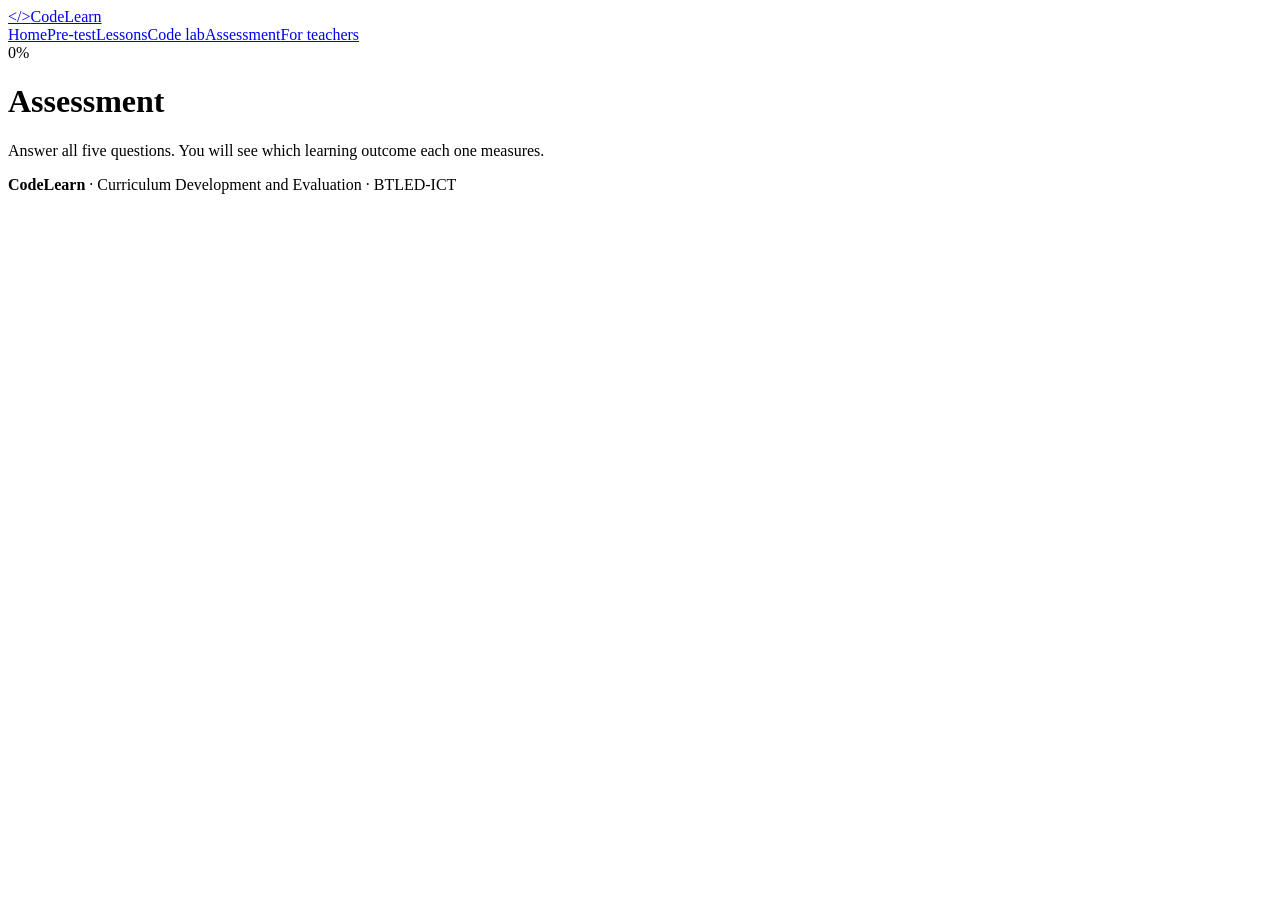
==== assessment.html @ 90646b26 "Add files via upload" ====
<!DOCTYPE html>
<html lang="en"><head><meta charset="UTF-8"><meta name="viewport" content="width=device-width, initial-scale=1">
<meta name="description" content="CodeLearn: a hands-on HTML mini-curriculum for BTLED-ICT learners.">
<title>Assessment | CodeLearn</title><link rel="stylesheet" href="css/style.css"></head>
<body><div class="blobs" aria-hidden="true"><i></i><i></i></div>
<header class="bar"><a class="brand" href="index.html"><span class="mark">&lt;/&gt;</span>CodeLearn</a>
<nav aria-label="Main"><a href="index.html">Home</a><a href="pretest.html">Pre-test</a><a href="lessons.html">Lessons</a><a href="lab.html">Code lab</a><a href="assessment.html" aria-current="page">Assessment</a><a href="teacher.html">For teachers</a></nav>
<div class="meter" title="Your progress"><span id="pText">0%</span><i><b id="pBar"></b></i></div></header>
<main><div class="pagehead"><h1>Assessment</h1><p>Answer all five questions. You will see which learning outcome each one measures.</p></div><section id="check" class="sec">
  <form id="quiz" class="card" novalidate></form>
  <div id="result" class="result" role="status" tabindex="-1"></div>
<div id="compare" class="result" style="margin-top:1rem"></div>
</section></main><footer><b>CodeLearn</b> · Curriculum Development and Evaluation · BTLED-ICT</footer>
<script src="js/script.js"></script></body></html>
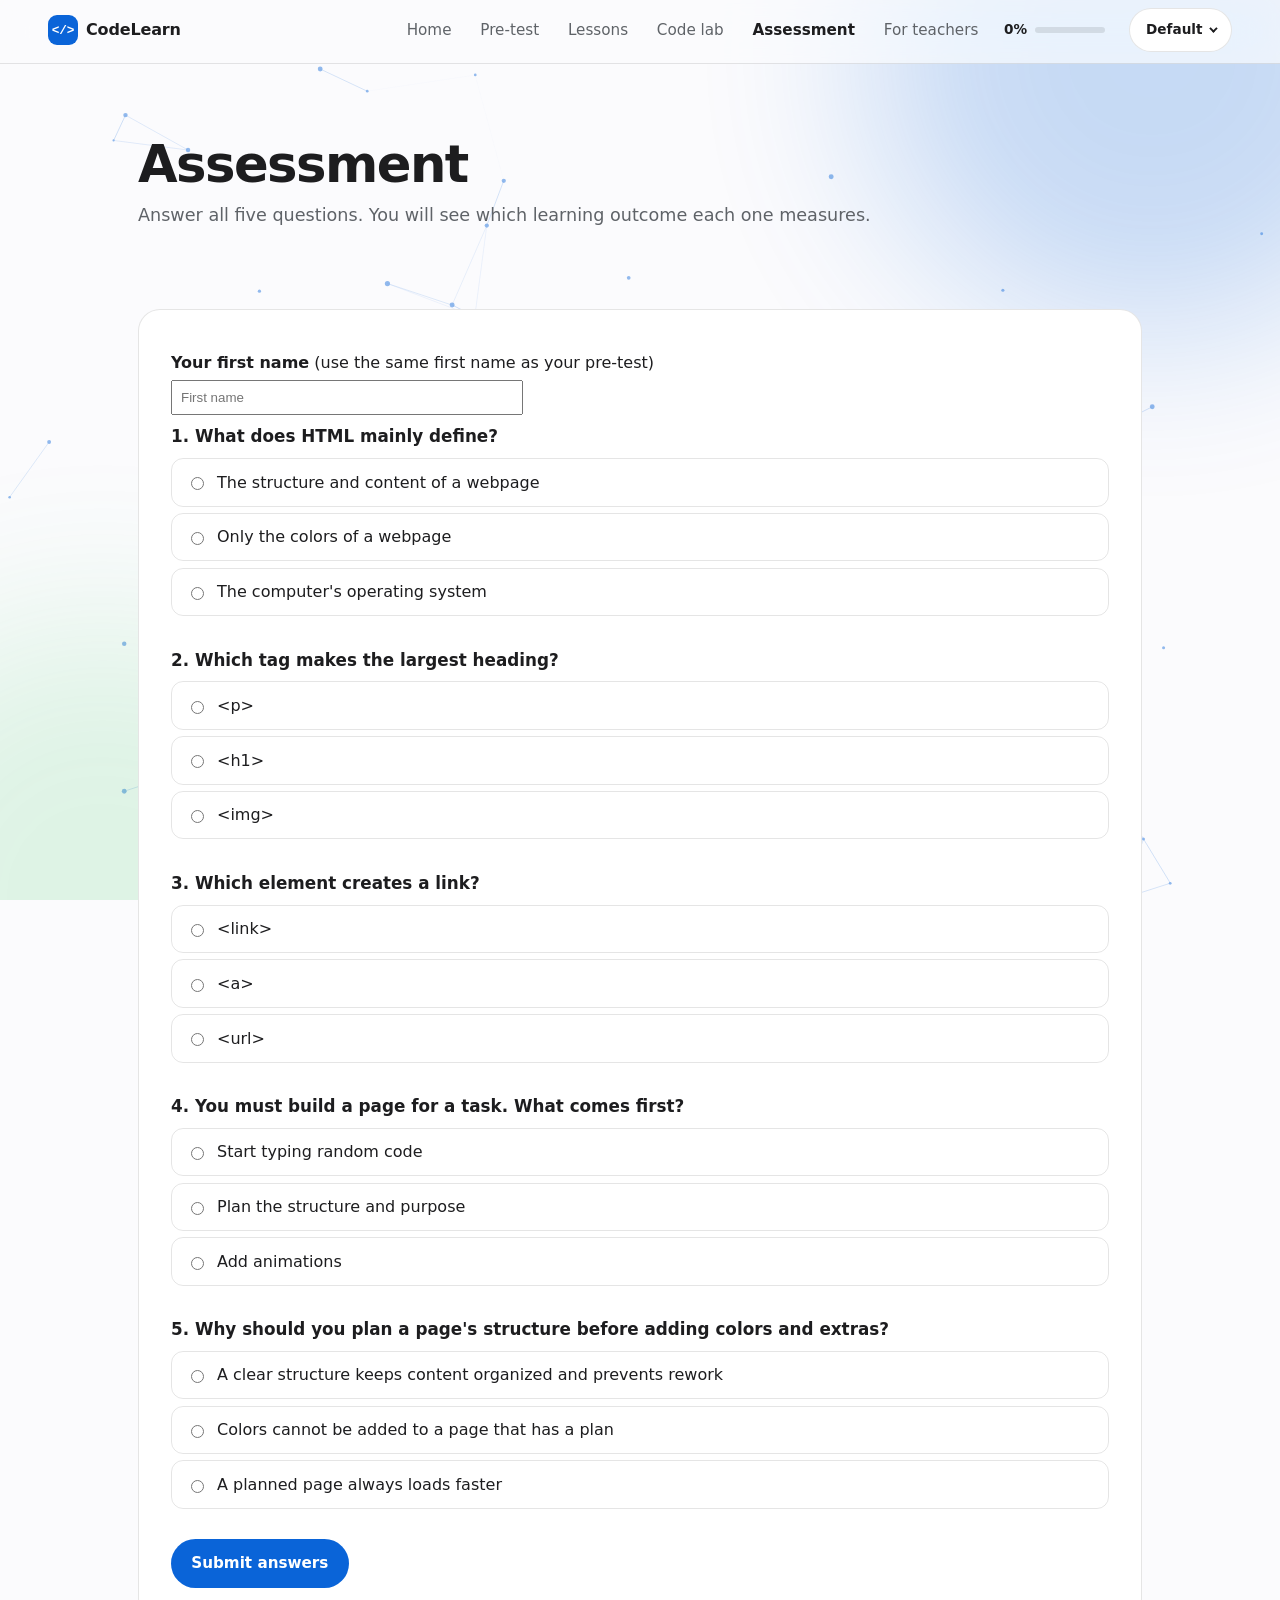
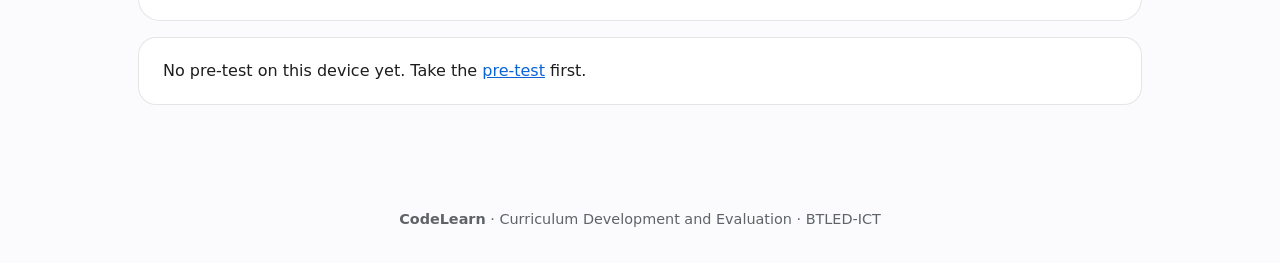
==== commit 07dbd8d7: "Add files via upload" ====
--- a/assessment.html
+++ b/assessment.html
@@ -1,7 +1,7 @@
 <!DOCTYPE html>
-<html lang="en"><head><meta charset="UTF-8"><meta name="viewport" content="width=device-width, initial-scale=1">
+<html lang="en"><head><meta charset="UTF-8"><meta name="viewport" content="width=device-width, initial-scale=1, viewport-fit=cover">
 <meta name="description" content="CodeLearn: a hands-on HTML mini-curriculum for BTLED-ICT learners.">
-<title>Assessment | CodeLearn</title><link rel="stylesheet" href="css/style.css"></head>
+<meta name="theme-color" content="#0a64d8"><title>Assessment | CodeLearn</title><link rel="stylesheet" href="css/style.css"><link rel="stylesheet" href="css/fx.css"><script src="js/fx.js"></script></head>
 <body><div class="blobs" aria-hidden="true"><i></i><i></i></div>
 <header class="bar"><a class="brand" href="index.html"><span class="mark">&lt;/&gt;</span>CodeLearn</a>
 <nav aria-label="Main"><a href="index.html">Home</a><a href="pretest.html">Pre-test</a><a href="lessons.html">Lessons</a><a href="lab.html">Code lab</a><a href="assessment.html" aria-current="page">Assessment</a><a href="teacher.html">For teachers</a></nav>
--- a/css/style.css
+++ b/css/style.css
@@ -0,0 +1,318 @@
+:root{
+  --bg:#fbfbfd;--tint:#f2f3f7;--card:#fff;--ink:#1d1d1f;--mute:#5f6368;--line:rgba(0,0,0,.1);
+  --acc:#0a64d8;--accInk:#fff;--ok:#1a7f4b;--bad:#c0392b;--glass:rgba(251,251,253,.72);
+  --ease:cubic-bezier(.2,.9,.3,1);
+}
+@media (prefers-color-scheme:dark){:root{
+  --bg:#111214;--tint:#18191c;--card:#1e1f23;--ink:#f2f2f4;--mute:#a1a4ab;--line:rgba(255,255,255,.12);
+  --acc:#4c9aff;--accInk:#08121f;--ok:#4cc38a;--bad:#ff8a7a;--glass:rgba(17,18,20,.7);}}
+*{box-sizing:border-box}
+html{scroll-behavior:smooth;scroll-padding-top:72px}
+body{margin:0;background:var(--bg);color:var(--ink);font:100%/1.6 system-ui,-apple-system,"Segoe UI",sans-serif;-webkit-font-smoothing:antialiased}
+h1,h2,h3{line-height:1.1;margin:0}
+h1{font-size:clamp(2.2rem,6vw,4rem);letter-spacing:-.03em;font-weight:700;max-width:16ch}
+h2{font-size:clamp(1.6rem,3.4vw,2.2rem);letter-spacing:-.02em;margin-bottom:.5rem}
+h3{font-size:1.4rem;letter-spacing:-.01em;margin-bottom:.75rem}
+p{margin:.5rem 0;max-width:68ch}
+a{color:var(--acc)}
+:focus-visible{outline:3px solid var(--acc);outline-offset:2px;border-radius:6px}
+.bar{position:sticky;top:0;z-index:10;display:flex;align-items:center;gap:1.25rem;padding:.7rem clamp(1rem,4vw,3rem);
+  background:var(--glass);backdrop-filter:blur(20px) saturate(180%);-webkit-backdrop-filter:blur(20px) saturate(180%);border-bottom:1px solid var(--line)}
+.brand{display:flex;gap:.5rem;align-items:center;font-weight:700;color:var(--ink);text-decoration:none;letter-spacing:-.01em}
+.mark{display:grid;place-items:center;width:30px;height:30px;border-radius:9px;background:var(--acc);color:var(--accInk);font:700 .8rem ui-monospace,monospace}
+.bar nav{display:flex;gap:1.1rem;margin-left:auto}
+.bar nav a{color:var(--mute);text-decoration:none;font-size:.95rem;font-weight:500}
+.bar nav a:hover{color:var(--ink)}
+.meter{display:flex;align-items:center;gap:.5rem;font-size:.85rem;font-weight:600;font-variant-numeric:tabular-nums}
+.meter i{width:70px;height:6px;border-radius:9px;background:var(--line);overflow:hidden}
+.meter b{display:block;height:100%;width:0;background:var(--acc);border-radius:9px;transition:width .5s var(--ease)}
+.hero{padding:clamp(3rem,9vw,7rem) clamp(1rem,4vw,3rem) clamp(2.5rem,6vw,4.5rem);max-width:1100px;margin:auto}
+.hero>p{font-size:1.2rem;color:var(--mute);margin:1.2rem 0 1.6rem}
+.row{display:flex;gap:.75rem;flex-wrap:wrap;margin-top:1rem}
+.btn{font:inherit;font-weight:600;font-size:.95rem;padding:.7rem 1.2rem;min-height:44px;border-radius:999px;border:1px solid var(--line);background:var(--card);color:var(--ink);cursor:pointer;text-decoration:none;display:inline-flex;align-items:center;
+  transition:transform .12s var(--ease),background .2s,opacity .2s}
+.btn:active{transform:scale(.96);transition-duration:.06s}
+.btn.primary{background:var(--acc);color:var(--accInk);border-color:transparent}
+.btn:disabled{opacity:.45;cursor:not-allowed}
+.link{background:none;border:0;color:var(--acc);font:inherit;font-weight:600;cursor:pointer;padding:.3rem}
+.sec{padding:clamp(2.5rem,6vw,4.5rem) clamp(1rem,4vw,3rem);max-width:1100px;margin:auto}
+.tint{max-width:none;background:var(--tint)}
+.tint>*{max-width:1100px;margin-left:auto;margin-right:auto}
+.lead{color:var(--mute);margin-bottom:1.5rem}
+.card{background:var(--card);border:1px solid var(--line);border-radius:22px;padding:clamp(1.2rem,3vw,2rem)}
+.lessons{display:grid;grid-template-columns:230px 1fr;gap:1.25rem;margin-top:1.5rem}
+.tabs{display:flex;flex-direction:column;gap:.35rem}
+.tab{font:inherit;text-align:left;padding:.75rem 1rem;min-height:44px;border-radius:14px;border:0;background:transparent;color:var(--mute);font-weight:500;cursor:pointer;display:flex;justify-content:space-between;gap:.5rem;transition:background .2s,transform .12s var(--ease)}
+.tab:active{transform:scale(.98)}
+.tab[aria-selected=true]{background:var(--card);color:var(--ink);font-weight:600;box-shadow:0 0 0 1px var(--line)}
+.tab .tick{color:var(--ok);font-weight:700}
+.eg,pre.eg{background:var(--tint);border-radius:14px;padding:1rem;font:.9rem/1.6 ui-monospace,SFMono-Regular,Menlo,monospace;white-space:pre-wrap;margin:1rem 0;overflow-x:auto}
+code{font:.9em ui-monospace,Menlo,monospace;background:var(--tint);padding:.1em .35em;border-radius:6px}
+.quick{margin-top:1.25rem;padding-top:1.25rem;border-top:1px solid var(--line)}
+.quick p{font-weight:600}
+.opts{display:flex;gap:.5rem;flex-wrap:wrap;margin-top:.5rem}
+.opt{font:inherit;padding:.6rem 1rem;min-height:44px;border-radius:12px;border:1px solid var(--line);background:var(--card);color:var(--ink);cursor:pointer;transition:transform .12s var(--ease),background .2s}
+.opt:active{transform:scale(.97)}
+.opt.right{background:color-mix(in srgb,var(--ok) 18%,var(--card));border-color:var(--ok)}
+.opt.wrong{background:color-mix(in srgb,var(--bad) 15%,var(--card));border-color:var(--bad)}
+.foot{display:flex;justify-content:space-between;align-items:center;gap:.5rem;margin-top:1.5rem;color:var(--mute);font-size:.9rem}
+.missions{display:flex;gap:.5rem;flex-wrap:wrap;margin-bottom:1rem}
+.chip{font:inherit;font-weight:600;font-size:.9rem;padding:.55rem 1rem;min-height:44px;border-radius:999px;border:1px solid var(--line);background:var(--card);color:var(--ink);cursor:pointer;transition:transform .12s var(--ease)}
+.chip:active{transform:scale(.96)}
+.chip[aria-pressed=true]{background:var(--ink);color:var(--bg)}
+.chip.done::after{content:"";display:inline-block;width:.32em;height:.62em;margin-left:.55em;border:solid var(--ok);border-width:0 2px 2px 0;transform:rotate(45deg) translateY(-2px)}
+.chip[aria-pressed=true].done::after{color:inherit}
+.lab{display:grid;grid-template-columns:1fr 1fr;gap:1rem}
+.pane{background:var(--card);border:1px solid var(--line);border-radius:18px;overflow:hidden;display:flex;flex-direction:column;min-height:340px}
+.paneBar{display:flex;justify-content:space-between;align-items:center;padding:.5rem 1rem;border-bottom:1px solid var(--line);font-size:.85rem;font-weight:600;color:var(--mute)}
+.live{color:var(--ok)}
+textarea#editor{flex:1;border:0;resize:none;padding:1rem;font:.9rem/1.6 ui-monospace,Menlo,monospace;background:var(--card);color:var(--ink);tab-size:2}
+textarea#editor:focus-visible{outline-offset:-3px}
+iframe{flex:1;border:0;background:#fff;width:100%}
+.mbar{display:flex;justify-content:space-between;align-items:center;gap:1rem;margin-top:1rem;flex-wrap:wrap}
+.mbar p{margin:0;font-weight:600}
+.fb{min-height:1.6em;font-weight:500;margin-top:.5rem}
+.fb.ok{color:var(--ok)}.fb.no{color:var(--bad)}
+fieldset{border:0;padding:0;margin:0 0 1.5rem}
+legend{font-weight:600;font-size:1.05rem;margin-bottom:.5rem;padding:0}
+fieldset label{display:flex;gap:.6rem;align-items:center;padding:.65rem .9rem;min-height:44px;border:1px solid var(--line);border-radius:12px;margin-bottom:.4rem;cursor:pointer}
+fieldset label:has(input:checked){border-color:var(--acc);background:color-mix(in srgb,var(--acc) 10%,var(--card))}
+fieldset.missing legend{color:var(--bad)}
+fieldset.right label:has(input:checked){border-color:var(--ok)}
+fieldset.wrong label:has(input:checked){border-color:var(--bad)}
+.why{font-size:.9rem;color:var(--mute);margin:.3rem 0 0}
+.result{display:none;margin-top:1rem;padding:1.25rem 1.5rem;border-radius:18px;background:var(--card);border:1px solid var(--line)}
+.result.show{display:block}
+.result strong{font-size:1.4rem;letter-spacing:-.02em}
+details{background:var(--card);border:1px solid var(--line);border-radius:18px;padding:0 1.5rem;margin-top:.75rem}
+summary{cursor:pointer;font-weight:600;padding:1rem 0;min-height:44px;font-size:1.05rem}
+details[open] summary{border-bottom:1px solid var(--line);margin-bottom:.75rem}
+details>*:last-child{margin-bottom:1.25rem}
+.scroll{overflow-x:auto}
+table{border-collapse:collapse;width:100%;font-size:.92rem;min-width:560px}
+th,td{text-align:left;vertical-align:top;padding:.7rem .8rem;border-bottom:1px solid var(--line)}
+th{color:var(--mute);font-weight:600}
+td[contenteditable]:focus{outline:2px solid var(--acc);outline-offset:-2px}
+.fbform{display:grid;grid-template-columns:repeat(3,1fr);gap:.75rem;align-items:end}
+.fbform label{display:flex;flex-direction:column;gap:.3rem;font-size:.9rem;font-weight:500}
+.fbform .wide{grid-column:1/-1}
+select,.fbform textarea{font:inherit;padding:.6rem;border-radius:10px;border:1px solid var(--line);background:var(--card);color:var(--ink)}
+footer{padding:2rem clamp(1rem,4vw,3rem);color:var(--mute);font-size:.9rem;text-align:center}
+@media(max-width:800px){
+  .bar nav{display:none}.bar .meter{margin-left:auto}
+  .lessons,.lab,.fbform{grid-template-columns:1fr}
+  .tabs{flex-direction:row;overflow-x:auto}.tab{white-space:nowrap}
+}
+@media(prefers-reduced-motion:reduce){html{scroll-behavior:auto}*{transition-duration:.01ms!important}}
+@media(prefers-reduced-transparency:reduce){.bar{background:var(--bg);backdrop-filter:none;-webkit-backdrop-filter:none}}
+@media(prefers-contrast:more){:root{--line:currentColor}}
+
+/* life */
+@view-transition{navigation:auto}
+.blobs{position:fixed;inset:0;z-index:-1;overflow:hidden;pointer-events:none}
+.blobs i{position:absolute;width:44vmax;height:44vmax;border-radius:50%;filter:blur(90px);opacity:.22;animation:drift 22s ease-in-out infinite alternate}
+.blobs i:first-child{background:var(--acc);top:-18vmax;right:-12vmax}
+.blobs i:last-child{background:#34c759;bottom:-22vmax;left:-14vmax;animation-duration:28s;opacity:.14}
+@keyframes drift{to{transform:translate(-6vmax,5vmax) scale(1.12)}}
+.bar nav a[aria-current=page]{color:var(--ink);font-weight:600}
+.pagehead{max-width:1100px;margin:auto;padding:clamp(2.5rem,6vw,4.5rem) clamp(1rem,4vw,3rem) 0}
+.pagehead h1{font-size:clamp(2rem,5vw,3.2rem)}
+.pagehead p{color:var(--mute);font-size:1.1rem}
+.hero{display:grid;grid-template-columns:1.1fr 1fr;gap:2.5rem;align-items:center;max-width:1100px;margin:auto;padding:clamp(2.5rem,7vw,5.5rem) clamp(1rem,4vw,3rem)}
+.hero .heroText>p{font-size:1.2rem;color:var(--mute);margin:1.2rem 0 1.6rem}
+.demo{background:var(--card);border:1px solid var(--line);border-radius:22px;overflow:hidden;box-shadow:0 20px 60px -20px rgba(0,0,0,.25);animation:rise .8s var(--ease) both .15s}
+.demo pre{margin:0;padding:1rem 1.2rem;min-height:9.5rem;font:.9rem/1.7 ui-monospace,Menlo,monospace;white-space:pre-wrap;color:var(--ink)}
+.demo pre::after{content:"";display:inline-block;width:2px;height:1.1em;background:var(--acc);vertical-align:text-bottom;margin-left:1px;animation:blink 1s steps(1) infinite}
+.mini{border-top:1px solid var(--line);padding:1rem 1.2rem;background:#fff;color:#111;min-height:7rem;font-family:system-ui,sans-serif}
+.mini h1{font-size:1.4rem;margin:0 0 .3rem;letter-spacing:-.02em;max-width:none;color:#111}.mini p{margin:.2rem 0;font-size:.95rem;color:#333}
+.mini button{margin-top:.4rem;padding:.4rem .9rem;border-radius:999px;border:0;background:#0a64d8;color:#fff;font:inherit;font-weight:600}
+@keyframes blink{50%{opacity:0}}
+@keyframes rise{from{opacity:0;transform:translateY(24px) scale(.98)}}
+.stats{display:grid;grid-template-columns:repeat(4,1fr);gap:1rem}
+.stats div{background:var(--card);border:1px solid var(--line);border-radius:20px;padding:1.3rem;display:flex;flex-direction:column;gap:.2rem}
+.stats b{font-size:2.6rem;letter-spacing:-.04em;line-height:1;font-variant-numeric:tabular-nums;color:var(--acc)}
+.stats span{color:var(--mute);font-size:.95rem}
+.paths{display:grid;grid-template-columns:repeat(2,1fr);gap:1rem;margin-top:1rem}
+.path{display:block;text-decoration:none;color:var(--ink);background:var(--card);border:1px solid var(--line);border-radius:22px;padding:1.5rem;transition:transform .35s var(--ease),box-shadow .35s var(--ease)}
+.path:hover{transform:translateY(-4px);box-shadow:0 18px 40px -18px rgba(0,0,0,.3)}
+.path:active{transform:scale(.98);transition-duration:.08s}
+.path h3{margin:.8rem 0 .2rem}.path p{color:var(--mute);margin:0}
+.badge{display:inline-block;font-size:.8rem;font-weight:600;padding:.25rem .7rem;border-radius:999px;background:var(--tint);color:var(--mute)}
+.badge.go{background:color-mix(in srgb,var(--acc) 15%,var(--card));color:var(--acc)}
+.badge.fin{background:color-mix(in srgb,var(--ok) 18%,var(--card));color:var(--ok)}
+.resume{color:var(--acc)!important;font-weight:600;font-size:1rem!important}
+.card.swap{animation:swap .4s var(--ease)}
+@keyframes swap{from{opacity:0;transform:translateX(18px)}}
+.tick{animation:pop .5s var(--ease)}
+@keyframes pop{from{transform:scale(0)}60%{transform:scale(1.4)}}
+.opt.wrong,.fb.no,fieldset.missing{animation:shake .35s}
+@keyframes shake{25%{transform:translateX(-5px)}75%{transform:translateX(5px)}}
+.opt.right,.fb.ok{animation:pop2 .4s var(--ease)}
+@keyframes pop2{from{transform:scale(.94)}}
+.result.show{animation:rise .5s var(--ease)}
+.pc{position:fixed;top:0;left:0;width:10px;height:14px;border-radius:3px;z-index:99;pointer-events:none}
+.sec{animation:rise .6s var(--ease) both}
+.toast{position:fixed;left:50%;bottom:24px;transform:translateX(-50%);background:var(--ink);color:var(--bg);padding:.75rem 1.2rem;border-radius:999px;font-weight:600;z-index:99;animation:toast 2.6s var(--ease) forwards}
+@keyframes toast{0%{opacity:0;transform:translate(-50%,20px)}12%,85%{opacity:1;transform:translate(-50%,0)}100%{opacity:0;transform:translate(-50%,10px)}}
+@media(max-width:800px){.hero,.stats,.paths{grid-template-columns:1fr 1fr}.hero{grid-template-columns:1fr}.paths{grid-template-columns:1fr}.bar nav{display:flex;overflow-x:auto;gap:.8rem;margin-left:0;flex:1;min-width:0}.bar nav a{white-space:nowrap}.meter i{display:none}.brand{font-size:0}.brand .mark{font-size:.8rem}}
+@media(prefers-reduced-motion:reduce){.blobs i,.demo pre::after,.sec,.demo,.card.swap,.result.show{animation:none!important}}
+
+.pair{background:var(--tint);border-left:4px solid var(--acc);border-radius:12px;padding:.8rem 1rem;margin:1rem 0}
+.pair p{margin:.3rem 0 0}
+.tryit{margin-top:1.25rem;padding-top:1.25rem;border-top:1px solid var(--line)}
+.tryTask{margin:0 0 .6rem}.tryNote{color:var(--mute);font-size:.9rem}
+.tryBox{display:grid;grid-template-columns:1fr 1fr;gap:.75rem}
+.tryBox textarea,.tryBox iframe{width:100%;min-height:9rem;border:1px solid var(--line);border-radius:12px;background:var(--card);color:var(--ink)}
+.tryBox textarea{font:.88rem/1.5 ui-monospace,SFMono-Regular,Menlo,monospace;padding:.7rem;resize:vertical}
+.tryBox iframe{background:#fff}
+@media(max-width:640px){.tryBox{grid-template-columns:1fr}}
+
+/* Problem #7 alignment and interactive learning path */
+.callout{background:linear-gradient(135deg,rgba(10,100,216,.08),rgba(52,199,89,.08));border:1px solid rgba(10,100,216,.16);border-radius:1.25rem;}
+.calloutGrid{display:grid;grid-template-columns:minmax(0,1.3fr) minmax(260px,.9fr);gap:1.25rem;align-items:center;}
+.eyebrow{display:inline-block;font-size:.78rem;font-weight:800;letter-spacing:.06em;text-transform:uppercase;opacity:.72;margin-bottom:.45rem;}
+.flow{display:flex;flex-wrap:wrap;align-items:center;justify-content:center;gap:.45rem;padding:1rem;border-radius:1rem;background:rgba(255,255,255,.72);font-weight:800;}
+.flow span{padding:.45rem .65rem;border-radius:.65rem;background:#fff;box-shadow:0 1px 5px rgba(0,0,0,.08);}
+.paths.four{grid-template-columns:repeat(4,minmax(0,1fr));}
+@media(max-width:800px){.calloutGrid{grid-template-columns:1fr}.paths.four{grid-template-columns:1fr 1fr}}
+@media(max-width:520px){.paths.four{grid-template-columns:1fr}.flow{justify-content:flex-start}}
+
+/* CodeLearn RPG quest system */
+.rpg-panel{background:linear-gradient(145deg,#101827,#18253b);color:#f7f9fc;border:1px solid rgba(255,255,255,.12);border-radius:24px;padding:1.25rem;box-shadow:0 24px 60px -28px rgba(0,0,0,.55);overflow:hidden}
+.rpg-top{display:flex;justify-content:space-between;align-items:center;gap:1.5rem;margin-bottom:1rem}
+.rpg-top h2{margin:.1rem 0 .25rem;font-size:clamp(1.4rem,3vw,2rem);letter-spacing:-.03em}.rpg-top p{margin:0;color:#b9c5d6}.rpg-panel .eyebrow{color:#8fb8ff}
+.xp-box{min-width:180px;display:grid;gap:.25rem;text-align:right}.xp-box strong{font-size:1.4rem}.xp-box span{font-size:.78rem;color:#aebbd0}.xp-box i{display:block;height:8px;background:#2a3850;border-radius:99px;overflow:hidden}.xp-box i b{display:block;width:0;height:100%;background:linear-gradient(90deg,#5ca7ff,#8f7cff);border-radius:inherit;transition:width .7s ease}
+/* ===== Code Quest battle scene (SVG hero + 4 unique monsters) ===== */
+.battle-scene{--s1:#14261f;--s2:#24493a;--hill1:#1c3a2e;--hill2:#14291f;--ground:#0f1f19;--lunge:130px;
+  position:relative;min-height:330px;border-radius:20px;overflow:hidden;display:grid;grid-template-columns:1fr 1fr 1fr;align-items:end;padding:3.2rem 2rem .6rem;border:1px solid rgba(255,255,255,.1)}
+.battle-scene[data-m="1"]{--s1:#1b1840;--s2:#3d3b82;--hill1:#2a2862;--hill2:#1d1b48;--ground:#141232}
+.battle-scene[data-m="2"]{--s1:#2b1b3d;--s2:#c2623a;--hill1:#4a2a42;--hill2:#33203a;--ground:#241528}
+.battle-scene[data-m="3"]{--s1:#0c0a1c;--s2:#3a1458;--hill1:#231040;--hill2:#170a2c;--ground:#0e0720}
+.scene-bg{position:absolute;inset:0;width:100%;height:100%;z-index:0}
+.stars circle{animation:twinkle 3s ease-in-out infinite}.stars circle:nth-child(3n){animation-delay:-1s}.stars circle:nth-child(3n+1){animation-delay:-2s;animation-duration:4s}
+.fireflies circle{animation:firefly 5s ease-in-out infinite}.fireflies circle:nth-child(2){animation-delay:-1.5s}.fireflies circle:nth-child(3){animation-delay:-3s}.fireflies circle:nth-child(4){animation-delay:-.8s}.fireflies circle:nth-child(5){animation-delay:-2.4s}.fireflies circle:nth-child(6){animation-delay:-4s}
+@keyframes twinkle{50%{opacity:.25}}@keyframes firefly{0%,100%{opacity:0;transform:translate(0,0)}30%{opacity:1}60%{opacity:.9;transform:translate(14px,-18px)}}
+.battle-middle{align-self:center;text-align:center;z-index:3;position:relative}.battle-label{display:inline-block;padding:.3rem .65rem;border-radius:999px;background:rgba(255,255,255,.12);font-size:.72rem;font-weight:800;letter-spacing:.08em}.vs{font-size:2.2rem;font-weight:900;margin:.3rem 0;text-shadow:0 4px 20px rgba(0,0,0,.45);animation:vsPulse 1.6s ease-in-out infinite}.battle-middle span:last-child{display:block;color:#cdd7e6;font-size:.78rem}.battle-attack{margin:.65rem auto 0;background:#fff;color:#172033;border-color:rgba(255,255,255,.25);box-shadow:0 8px 20px rgba(0,0,0,.2);font-size:.82rem;padding:.55rem .9rem}.battle-attack:hover{transform:translateY(-1px)}.battle-float{position:fixed;right:18px;bottom:18px;z-index:20;border:0;border-radius:999px;padding:.75rem 1.1rem;min-height:48px;background:#0a64d8;color:#fff;font:600 .95rem system-ui,sans-serif;box-shadow:0 10px 28px rgba(0,0,0,.22);cursor:pointer}.battle-float:active{transform:scale(.96)}
+@keyframes vsPulse{50%{transform:scale(1.12)}}
+.char{position:relative;z-index:2;display:grid;justify-items:center;align-self:end}
+.char svg{overflow:visible;width:160px;height:190px;display:block}
+.shadow{transform-origin:center;transform-box:fill-box}
+.nameplate{display:flex;flex-direction:column;align-items:center;gap:.28rem;margin-bottom:.35rem;padding:.3rem .7rem;border-radius:10px;background:rgba(10,15,28,.7);border:1px solid rgba(255,255,255,.14);backdrop-filter:blur(4px);font-size:.75rem;color:#fff;white-space:nowrap}
+.hp{display:block;width:96px;height:7px;border-radius:9px;background:#3a2a2a;overflow:hidden;box-shadow:0 0 0 1px rgba(255,255,255,.08)}.hp i{display:block;height:100%;width:100%;background:linear-gradient(90deg,#ff5a5a,#ffa24d);border-radius:inherit;transition:width .7s ease .1s}.hp i::after{content:"";display:block;height:100%;background:rgba(255,255,255,.22);animation:hpShine 1.2s linear infinite}@keyframes hpShine{from{transform:translateX(-120%)}to{transform:translateX(220%)}}
+.hero-plate{background:rgba(20,40,90,.7)}
+
+/* speech bubble */
+.taunt{position:absolute;bottom:100%;left:50%;z-index:8;width:max-content;max-width:190px;margin-bottom:.2rem;padding:.4rem .7rem;border-radius:12px;background:#fff;color:#172033;font-size:.78rem;font-weight:700;text-align:center;line-height:1.25;opacity:0;pointer-events:none;transform:translate(-50%,8px) scale(.8);transition:opacity .2s,transform .2s}
+.taunt:after{content:"";position:absolute;left:50%;top:100%;margin-left:-6px;border:6px solid transparent;border-top-color:#fff}
+.taunt.show{opacity:1;transform:translate(-50%,0) scale(1)}
+
+/* hero idle */
+.h-bob{animation:hBob 2.2s ease-in-out infinite;transform-origin:80px 176px}
+.h-cape{transform-origin:70px 78px;animation:hCape 2s ease-in-out infinite}
+.h-plume{transform-origin:82px 26px;animation:hPlume 1.8s ease-in-out infinite}
+.h-blink{transform-origin:82px 54px;animation:blink 4.2s infinite}
+.h-arm{transform-origin:100px 84px;animation:hArm 2.2s ease-in-out infinite}
+.glint{transform-origin:121.5px 47px;animation:glint 3.4s ease-in-out infinite;opacity:0}
+.aura{animation:aura 2s ease-in-out infinite;transform-origin:80px 100px}
+.hero-svg .lv2,.hero-svg .lv3,.hero-svg .lv4{display:none}
+.battle-scene:is([data-lv="2"],[data-lv="3"],[data-lv="4"]) .hero-svg .lv2{display:initial}
+.battle-scene:is([data-lv="3"],[data-lv="4"]) .hero-svg .lv3{display:initial}
+.battle-scene[data-lv="4"] .hero-svg .lv4{display:initial}
+@keyframes hBob{50%{transform:translateY(-3px) scaleY(1.012)}}@keyframes hCape{50%{transform:rotate(-5deg) skewY(-2deg)}}@keyframes hPlume{50%{transform:rotate(-7deg)}}
+@keyframes hArm{50%{transform:rotate(-6deg)}}@keyframes blink{0%,92%,100%{transform:scaleY(1)}95%{transform:scaleY(.1)}}
+@keyframes glint{0%,70%,100%{opacity:0;transform:scale(.3)}80%{opacity:1;transform:scale(1.1) rotate(20deg)}90%{opacity:0}}
+@keyframes aura{50%{opacity:.55;transform:scale(1.07)}}
+
+/* monsters: only the current one shows */
+.mon-fx{position:relative;width:160px;height:190px}
+.char svg.mon{display:none;position:absolute;inset:0;animation:monEnter .6s ease both}
+.battle-scene[data-m="0"] .m0,.battle-scene[data-m="1"] .m1,.battle-scene[data-m="2"] .m2,.battle-scene[data-m="3"] .m3{display:block}
+@keyframes monEnter{from{opacity:0;transform:translateX(40px)}}
+
+/* 0 · Title Goblin: hops, wiggles ears, wobbles its scrambled sign */
+.g-hop{transform-origin:80px 178px;animation:gHop 1.1s ease-in-out infinite}
+.g-ear{transform-box:fill-box;animation:gEar .9s ease-in-out infinite}.g-ear.l{transform-origin:100% 60%}.g-ear.r{transform-origin:0 60%;animation-delay:-.45s}
+.g-club{transform-origin:112px 124px;animation:gClub 1.1s ease-in-out infinite}
+.g-sign{transform-origin:40px 128px;animation:gSign 1.1s ease-in-out infinite}
+.g-pupils{animation:gLook 2.4s ease-in-out infinite}.g-head{transform-origin:80px 90px;animation:gHead 1.1s ease-in-out infinite}
+@keyframes gHop{0%,100%{transform:translateY(0) scale(1.05,.93)}35%,60%{transform:translateY(-16px) scale(.96,1.05)}}
+@keyframes gEar{50%{transform:rotate(-10deg)}}@keyframes gClub{50%{transform:rotate(14deg)}}@keyframes gSign{50%{transform:rotate(-8deg)}}
+@keyframes gLook{0%,100%{transform:translateX(-2px)}50%{transform:translateX(2px)}}@keyframes gHead{50%{transform:rotate(3deg)}}
+
+/* 1 · Link Phantom: floats, flickers, wobbles, chain rings orbit */
+.p-float{animation:pFloat 3.2s ease-in-out infinite,pFlicker 2.6s ease-in-out infinite}
+.p-body{transform-origin:80px 150px;animation:pWobble 2.4s ease-in-out infinite}
+.p-orbit{transform-origin:80px 98px;animation:spin 7s linear infinite}
+.p-mouth{transform-origin:80px 120px;animation:pMouth 1.8s ease-in-out infinite}
+.p-chain{transform-origin:80px 136px;animation:pChain 2s ease-in-out infinite}
+.p-shadow{animation:pShadow 3.2s ease-in-out infinite}
+@keyframes pFloat{50%{transform:translateY(-16px)}}@keyframes pFlicker{0%,100%{opacity:1}45%{opacity:.78}50%{opacity:.95}}
+@keyframes pWobble{0%,100%{transform:skewX(-4deg)}50%{transform:skewX(4deg)}}@keyframes spin{to{transform:rotate(360deg)}}
+@keyframes pMouth{50%{transform:scaleY(.55) scaleX(1.2)}}@keyframes pChain{50%{transform:rotate(5deg)}}@keyframes pShadow{50%{transform:scale(.7);opacity:.2}}
+
+/* 2 · Media Beast: heavy breathing, swinging fists, roaming eye */
+.b-breath{transform-origin:80px 178px;animation:bBreath 1.8s ease-in-out infinite}
+.b-arm.l{transform-origin:44px 98px;animation:bArmL 1.8s ease-in-out infinite}.b-arm.r{transform-origin:116px 98px;animation:bArmR 1.8s ease-in-out infinite}
+.b-head{transform-origin:80px 90px;animation:bHead 1.8s ease-in-out infinite}
+.b-iris{animation:bLook 4s ease-in-out infinite}
+.b-blink{transform-origin:80px 62px;animation:bBlink 4.6s infinite}
+@keyframes bBreath{0%,100%{transform:scale(1.02,.97)}50%{transform:scale(.98,1.03)}}
+@keyframes bArmL{50%{transform:rotate(12deg)}}@keyframes bArmR{50%{transform:rotate(-12deg)}}@keyframes bHead{50%{transform:translateY(-2px) rotate(-2deg)}}
+@keyframes bLook{0%,15%{transform:translateX(-6px)}40%,60%{transform:translateX(6px)}85%,100%{transform:translateX(-6px)}}
+@keyframes bBlink{0%,90%,100%{transform:scaleY(0)}94%{transform:scaleY(1)}}
+
+/* 3 · Web Guardian: skittering legs, pulsing web glyph, glowing crown */
+.s-bob{animation:sBob 1.3s ease-in-out infinite;transform-origin:84px 176px}
+.s-leg{animation:sLeg .7s ease-in-out infinite alternate}
+.s-glow{animation:sGlow 1.8s ease-in-out infinite}.s-crown{animation:sCrown 2s ease-in-out infinite}
+.s-web{animation:sWeb 3s ease-in-out infinite;transform-origin:124px 34px}
+@keyframes sBob{50%{transform:translateY(-5px)}}@keyframes sLeg{from{transform:rotate(-7deg)}to{transform:rotate(7deg)}}
+@keyframes sGlow{50%{opacity:.35}}@keyframes sCrown{50%{filter:drop-shadow(0 0 6px #ffd86b)}}@keyframes sWeb{50%{transform:rotate(6deg)}}
+
+/* attack effects */
+.hero-fx{position:relative}
+.slash,.spark,.hit-text{position:absolute;pointer-events:none;opacity:0;z-index:7}
+.mon-fx svg.slash{left:-34px;top:50px;width:70px;height:110px}.mon-fx svg.spark{left:-8px;top:84px;width:56px;height:56px}
+.hit-text{left:-8px;top:44px;font-weight:900;font-size:1.3rem;color:#ffe27a;text-shadow:0 2px 0 #7a3512,0 0 12px rgba(255,200,60,.8);letter-spacing:.04em}
+.attack .hero-fx{animation:heroLunge .95s ease}
+.attack .h-arm{animation:armSwing .95s ease}
+.attack .mon-fx{animation:monHit .6s ease .5s}
+.attack .slash{animation:slashFx .45s ease-out .5s both}.attack .spark{animation:sparkFx .45s ease-out .52s both}.attack .hit-text{animation:hitText .9s ease-out .55s both}
+.hurt .mon-fx{animation:monLunge .75s ease}
+.hurt .hero-fx{animation:heroRecoil .6s ease .3s}
+@keyframes heroLunge{0%{transform:translateX(0)}22%{transform:translateX(-12px)}50%,68%{transform:translateX(var(--lunge))}100%{transform:translateX(0)}}
+@keyframes armSwing{0%{transform:rotate(0)}22%{transform:rotate(-38deg)}50%{transform:rotate(98deg)}70%{transform:rotate(80deg)}100%{transform:rotate(0)}}
+@keyframes monHit{0%,100%{transform:translateX(0);filter:none}15%{transform:translateX(-16px);filter:brightness(2.4)}40%{transform:translateX(9px)}70%{transform:translateX(-5px)}}
+@keyframes slashFx{0%{opacity:0;transform:scale(.4) rotate(-25deg)}35%{opacity:1}100%{opacity:0;transform:scale(1.15) rotate(8deg)}}
+@keyframes sparkFx{0%{opacity:0;transform:scale(.2)}40%{opacity:1;transform:scale(1.2) rotate(20deg)}100%{opacity:0;transform:scale(1.5) rotate(45deg)}}
+@keyframes hitText{0%{opacity:0;transform:translateY(8px) scale(.6)}25%{opacity:1;transform:translateY(-6px) scale(1.15)}100%{opacity:0;transform:translateY(-42px) scale(1)}}
+@keyframes monLunge{0%,100%{transform:translateX(0) scale(1)}40%{transform:translateX(-70px) scale(1.07)}}
+@keyframes heroRecoil{0%,100%{transform:none;filter:none}30%{transform:translateX(-14px) rotate(-4deg);filter:drop-shadow(0 0 10px #ff4d4d) brightness(1.4)}}
+
+/* victory + each monster is defeated its own way */
+.quest-done .mon *{animation-play-state:paused}
+.quest-done:not(.settled) .hero-svg{animation:heroVictory 1.2s ease 1.1s}
+.quest-done .vs{color:#8be28d;animation:none}
+.quest-done[data-m="0"] .m0{animation:dGoblin 1.1s ease .7s both}
+.quest-done[data-m="1"] .m1{animation:dPhantom 1.4s ease .7s both}
+.quest-done[data-m="2"] .m2{transform-origin:50% 95%;animation:dBeast 1.1s ease .7s both}
+.quest-done[data-m="3"] .m3{transform-origin:50% 95%;animation:dGuardian 1.3s ease .7s both}
+.quest-done.settled .mon{animation-duration:.01s!important;animation-delay:0s!important}
+.quest-done.settled .hero-svg{animation:none}
+@keyframes heroVictory{0%,100%{transform:translateY(0)}30%{transform:translateY(-26px) rotate(-5deg)}55%{transform:translateY(0)}75%{transform:translateY(-14px)}}
+@keyframes dGoblin{0%{transform:none}35%{transform:translateY(-36px) rotate(200deg)}100%{transform:translateY(34px) rotate(90deg) scale(.88);opacity:.45;filter:grayscale(1)}}
+@keyframes dPhantom{0%{transform:none;opacity:1}40%{transform:translateY(-14px) scale(1.1,1.2);opacity:.9}100%{transform:translateY(-34px) scale(.8,1.5);opacity:.14;filter:grayscale(1) blur(1px)}}
+@keyframes dBeast{0%{transform:none}30%{transform:rotate(7deg)}100%{transform:translate(22px,10px) rotate(-90deg);opacity:.5;filter:grayscale(1)}}
+@keyframes dGuardian{0%{transform:none}25%{transform:translateY(-8px)}100%{transform:translateY(22px) scale(1.04,.55);opacity:.5;filter:grayscale(1)}}
+
+@media(max-width:800px){.battle-scene{grid-template-columns:1fr 1fr;--lunge:60px;padding-inline:1rem}.battle-middle{grid-column:1/-1;grid-row:1;align-self:start;margin-bottom:.4rem}.hero-char,.monster-char{grid-row:2}}
+@media(max-width:520px){.battle-scene{min-height:285px;padding:3.1rem .2rem .35rem;--lunge:34px}.char svg,.mon-fx{width:120px;height:143px}.hero-fx{width:120px}.nameplate{font-size:.66rem}.hp{width:72px}.taunt{max-width:140px;font-size:.7rem}.rpg-panel{padding:.8rem}.mon-fx svg.slash{left:-24px;top:36px;width:52px;height:82px}.mon-fx svg.spark{left:-6px;top:62px;width:42px;height:42px}.hit-text{top:30px;font-size:1rem}.battle-middle .vs{font-size:1.7rem;margin:.1rem 0}.battle-attack{min-height:40px;padding:.45rem .75rem;font-size:.78rem}.battle-float{right:12px;bottom:12px;min-height:46px;padding:.65rem .95rem}.mbar{padding:.65rem .75rem;border-radius:14px;background:var(--card);box-shadow:0 8px 28px rgba(0,0,0,.12)}}
+@media(prefers-reduced-motion:reduce){.battle-scene *{animation:none!important}.mon{animation:none!important}.hp i{transition:none}}
+
+.quest-title{display:flex;justify-content:space-between;align-items:end;gap:1rem;margin:2rem 0 .75rem}.quest-title h2{margin:0}.quest-count{font-size:.85rem;font-weight:800;color:var(--mute);padding:.45rem .7rem;border:1px solid var(--line);border-radius:999px}
+.quest-chip{display:flex!important;align-items:center;gap:.75rem;text-align:left;min-height:70px!important;flex:1}.quest-chip .quest-icon{width:34px;height:34px;display:grid;place-items:center;flex:none;border-radius:10px;background:var(--tint);font-weight:900}.quest-chip span:last-child{display:grid;gap:.15rem}.quest-chip small{font-size:.75rem;color:var(--mute);font-weight:500}.quest-chip.done .quest-icon{background:color-mix(in srgb,var(--ok) 15%,var(--card));color:var(--ok)}.quest-chip.locked{opacity:.5;cursor:not-allowed}.quest-chip.locked:hover{transform:none;box-shadow:none}.quest-chip[aria-pressed=true]{outline:2px solid var(--acc);outline-offset:2px}
+.missions{display:grid;grid-template-columns:repeat(2,1fr);gap:.75rem}.quest-chip:nth-child(3){grid-column:1}.quest-chip:nth-child(4){grid-column:2}
+@media(max-width:800px){.rpg-top{align-items:flex-start;flex-direction:column}.xp-box{width:100%;text-align:left}.missions{grid-template-columns:1fr}.quest-chip:nth-child(3),.quest-chip:nth-child(4){grid-column:auto}}
+
+@media(max-width:900px){.lab{grid-template-columns:1fr}.pane{min-height:300px}.pane:first-child{min-height:280px}.pane:last-child{min-height:260px}}
+@media(max-width:640px){.bar{gap:.55rem;padding:.55rem .7rem}.bar nav{gap:.65rem}.bar nav a{font-size:.82rem}.meter{font-size:.72rem}.battle-float{display:block}.pagehead p{font-size:1rem}.mbar{align-items:stretch}.mbar p{width:100%}.mbar .btn{width:100%;justify-content:center}.pane{min-height:250px}.pane:first-child{min-height:260px}.pane:last-child{min-height:230px}textarea#editor{font-size:.82rem;line-height:1.5}}
--- a/css/fx.css
+++ b/css/fx.css
@@ -0,0 +1,187 @@
+/* ===== CodeLearn FX layer: themes + motion. Additive; delete this file and fx.js to revert. ===== */
+
+/* Fix: flow chips were unreadable on dark themes (white chips, light text) */
+.flow{color:#111}.flow span{color:#111}
+
+/* ---------- Style switcher ---------- */
+.fx-style{position:relative;margin-left:.25rem}
+.fx-style>button{font:inherit;font-weight:600;font-size:.85rem;min-height:36px;padding:.3rem .8rem;border-radius:999px;border:1px solid var(--line);background:var(--card);color:var(--ink);cursor:pointer;display:inline-flex;gap:.4rem;align-items:center;white-space:nowrap}
+.fx-pop{position:absolute;right:0;top:calc(100% + 10px);z-index:50;min-width:210px;padding:.4rem;border-radius:16px;background:var(--card);border:1px solid var(--line);box-shadow:0 20px 50px -15px rgba(0,0,0,.45);display:none}
+.fx-pop.open{display:grid;gap:2px;animation:rise .25s var(--ease)}
+.fx-pop button{font:inherit;text-align:left;border:0;background:transparent;color:var(--ink);padding:.55rem .75rem;min-height:40px;border-radius:10px;cursor:pointer;display:flex;justify-content:space-between;gap:1rem}
+.fx-pop button:hover,.fx-pop button[aria-pressed=true]{background:var(--tint)}
+.fx-pop button[aria-pressed=true]::after{content:"";width:.35em;height:.65em;border:solid var(--ok);border-width:0 2px 2px 0;transform:rotate(45deg);margin:.15em .3em 0 0;flex:none}
+
+/* ---------- Particle canvas ---------- */
+#fxCanvas{position:fixed;inset:0;width:100%;height:100%;z-index:-1;pointer-events:none;opacity:.55}
+
+/* ---------- Kinetic headline ---------- */
+.fx-on .kw{display:inline-block;opacity:0;transform:translateY(.6em) rotate(3deg);filter:blur(8px);animation:kwIn .7s var(--ease) forwards;animation-delay:calc(var(--i)*70ms + 120ms)}
+@keyframes kwIn{to{opacity:1;transform:none;filter:none}}
+.kw.hl{background:linear-gradient(90deg,var(--acc),#34c759,var(--acc));background-size:200% 100%;-webkit-background-clip:text;background-clip:text;color:transparent;animation:kwIn .7s var(--ease) forwards,hlSlide 4s linear infinite;animation-delay:calc(var(--i)*70ms + 120ms),0s}
+@keyframes hlSlide{to{background-position:200% 0}}
+
+/* ---------- Scroll reveal ---------- */
+.fx-on .rv{opacity:0;transform:translateY(26px);transition:opacity .7s var(--ease),transform .7s var(--ease);transition-delay:calc(var(--d,0)*70ms)}
+.fx-on .rv.in{opacity:1;transform:none}
+
+/* ---------- Button shine ---------- */
+.btn.primary{position:relative;overflow:hidden}
+.btn.primary::after{content:"";position:absolute;inset:0;background:linear-gradient(110deg,transparent 35%,rgba(255,255,255,.35) 50%,transparent 65%);transform:translateX(-120%);transition:transform .6s var(--ease)}
+.btn.primary:hover::after{transform:translateX(120%)}
+
+/* =====================  THEMES  ===================== */
+
+/* --- Neon glow --- */
+html[data-theme=neon]{color-scheme:dark;--bg:#07070f;--tint:#0d0d1c;--card:#0e0e1d;--ink:#e9f7ff;--mute:#8fa3bd;--line:rgba(0,240,255,.28);--acc:#00f0ff;--accInk:#001317;--ok:#39ff88;--bad:#ff4d8d;--glass:rgba(7,7,15,.72)}
+html[data-theme=neon] .blobs i:first-child{background:#00f0ff;opacity:.2}html[data-theme=neon] .blobs i:last-child{background:#ff2bd6;opacity:.2}
+html[data-theme=neon] h1,html[data-theme=neon] h2{text-shadow:0 0 22px rgba(0,240,255,.45)}
+html[data-theme=neon] .card,html[data-theme=neon] .path,html[data-theme=neon] .stats div,html[data-theme=neon] .pane,html[data-theme=neon] details,html[data-theme=neon] .result,html[data-theme=neon] .demo{box-shadow:0 0 0 1px rgba(0,240,255,.2),0 0 28px -8px rgba(0,240,255,.45)}
+html[data-theme=neon] .btn.primary{box-shadow:0 0 18px rgba(0,240,255,.65)}
+html[data-theme=neon] .mark{box-shadow:0 0 14px var(--acc);animation:neonFlick 5s infinite}
+@keyframes neonFlick{0%,92%,96%,100%{opacity:1}94%,98%{opacity:.55}}
+html[data-theme=neon] .stats b{text-shadow:0 0 14px currentColor}
+html[data-theme=neon] .bar nav a:hover{text-shadow:0 0 10px var(--acc)}
+html[data-theme=neon] .callout{background:linear-gradient(135deg,rgba(0,240,255,.07),rgba(255,43,214,.07))}
+html[data-theme=neon] #fxCanvas{opacity:.9}
+
+/* --- Glassmorphism --- */
+html[data-theme=glass]{color-scheme:light;--bg:#e8ecff;--tint:rgba(255,255,255,.35);--card:rgba(255,255,255,.42);--ink:#1b1b33;--mute:#4b4b6b;--line:rgba(255,255,255,.7);--acc:#5b4bff;--accInk:#fff;--glass:rgba(255,255,255,.35)}
+html[data-theme=glass]{background:radial-gradient(at 15% 10%,#ff9ac1 0,transparent 45%),radial-gradient(at 85% 15%,#9d8cff 0,transparent 45%),radial-gradient(at 60% 95%,#7de8c0 0,transparent 50%),#e8ecff;background-attachment:fixed}
+html[data-theme=glass] body{background:transparent}
+html[data-theme=glass] .card,html[data-theme=glass] .path,html[data-theme=glass] .stats div,html[data-theme=glass] .pane,html[data-theme=glass] details,html[data-theme=glass] .result,html[data-theme=glass] .demo,html[data-theme=glass] .fx-pop{backdrop-filter:blur(18px) saturate(170%);-webkit-backdrop-filter:blur(18px) saturate(170%);box-shadow:0 8px 32px -10px rgba(60,40,160,.35),inset 0 1px 0 rgba(255,255,255,.7)}
+html[data-theme=glass] .btn{backdrop-filter:blur(10px)}
+html[data-theme=glass] .blobs i{opacity:.4}
+html[data-theme=glass] #fxCanvas{opacity:.35}
+
+/* --- Neo-brutalism --- */
+html[data-theme=brutal]{color-scheme:light;--bg:#fff3c4;--tint:#ffe48a;--card:#fff;--ink:#000;--mute:#333;--line:#000;--acc:#ff5fa2;--accInk:#000;--ok:#0a7a3d;--bad:#d1001f;--glass:#fff3c4}
+html[data-theme=brutal] body{font-weight:500}
+html[data-theme=brutal] h1,html[data-theme=brutal] h2,html[data-theme=brutal] h3{font-weight:900;text-transform:uppercase;letter-spacing:-.02em}
+html[data-theme=brutal] .blobs,html[data-theme=brutal] #fxCanvas{display:none}
+html[data-theme=brutal] .bar{border-bottom:3px solid #000;backdrop-filter:none}
+html[data-theme=brutal] .card,html[data-theme=brutal] .path,html[data-theme=brutal] .stats div,html[data-theme=brutal] .pane,html[data-theme=brutal] details,html[data-theme=brutal] .result,html[data-theme=brutal] .demo,html[data-theme=brutal] .callout,html[data-theme=brutal] .fx-pop{border:3px solid #000;border-radius:10px;box-shadow:6px 6px 0 #000}
+html[data-theme=brutal] .callout{background:#9be7ff}
+html[data-theme=brutal] .btn,html[data-theme=brutal] .opt,html[data-theme=brutal] .chip,html[data-theme=brutal] .fx-style>button{border:2.5px solid #000;border-radius:8px;box-shadow:3px 3px 0 #000;font-weight:800;transition:transform .08s,box-shadow .08s}
+html[data-theme=brutal] .btn:hover,html[data-theme=brutal] .opt:hover,html[data-theme=brutal] .chip:hover{transform:translate(-2px,-2px);box-shadow:5px 5px 0 #000}
+html[data-theme=brutal] .btn:active,html[data-theme=brutal] .opt:active,html[data-theme=brutal] .chip:active{transform:translate(3px,3px);box-shadow:0 0 0 #000}
+html[data-theme=brutal] .btn.primary::after{display:none}
+html[data-theme=brutal] .mark{border:2.5px solid #000;border-radius:6px;box-shadow:2px 2px 0 #000}
+html[data-theme=brutal] .stats b{color:#000}
+html[data-theme=brutal] .path:hover{transform:translate(-3px,-3px);box-shadow:9px 9px 0 #000}
+html[data-theme=brutal] .rpg-panel{border:3px solid #000;box-shadow:6px 6px 0 #000;border-radius:10px}
+
+/* --- Blueprint --- */
+html[data-theme=blueprint]{color-scheme:dark;--bg:#0c3a70;--tint:rgba(255,255,255,.06);--card:rgba(255,255,255,.05);--ink:#eaf3ff;--mute:#a9c4e6;--line:rgba(255,255,255,.45);--acc:#9fdcff;--accInk:#062442;--ok:#8cffc0;--bad:#ffb09f;--glass:rgba(12,58,112,.85)}
+html[data-theme=blueprint]{background-color:#0c3a70;background-image:linear-gradient(rgba(255,255,255,.07) 1px,transparent 1px),linear-gradient(90deg,rgba(255,255,255,.07) 1px,transparent 1px),linear-gradient(rgba(255,255,255,.13) 1px,transparent 1px),linear-gradient(90deg,rgba(255,255,255,.13) 1px,transparent 1px);background-size:24px 24px,24px 24px,120px 120px,120px 120px;background-attachment:fixed}
+html[data-theme=blueprint] body{background:transparent;font-family:ui-monospace,SFMono-Regular,Menlo,monospace;font-size:.95rem}
+html[data-theme=blueprint] .blobs{display:none}
+html[data-theme=blueprint] .card,html[data-theme=blueprint] .path,html[data-theme=blueprint] .stats div,html[data-theme=blueprint] .pane,html[data-theme=blueprint] details,html[data-theme=blueprint] .result,html[data-theme=blueprint] .demo,html[data-theme=blueprint] .fx-pop{border:1.5px dashed rgba(255,255,255,.6);border-radius:4px;box-shadow:none}
+html[data-theme=blueprint] h1,html[data-theme=blueprint] h2,html[data-theme=blueprint] h3{font-weight:600;letter-spacing:-.04em}
+html[data-theme=blueprint] .btn,html[data-theme=blueprint] .opt,html[data-theme=blueprint] .chip{border:1.5px solid rgba(255,255,255,.7);border-radius:3px}
+html[data-theme=blueprint] .btn.primary{background:#eaf3ff;color:#0c3a70}
+html[data-theme=blueprint] .mark{border-radius:3px}
+html[data-theme=blueprint] .eg,html[data-theme=blueprint] pre.eg,html[data-theme=blueprint] code{background:rgba(0,0,0,.25)}
+html[data-theme=blueprint] #fxCanvas{opacity:.35}
+
+/* --- Retro VHS --- */
+html[data-theme=vhs]{color-scheme:dark;--bg:#12071f;--tint:#1a0d2e;--card:#1b0f2e;--ink:#f6ecff;--mute:#b8a2d6;--line:rgba(255,62,165,.4);--acc:#ff3ea5;--accInk:#1a0420;--ok:#5cffd0;--bad:#ff7a8a;--glass:rgba(18,7,31,.78)}
+html[data-theme=vhs] body{font-family:ui-monospace,"Courier New",monospace}
+html[data-theme=vhs] h1,html[data-theme=vhs] h2{text-shadow:2px 0 #00e5ff,-2px 0 #ff3ea5;letter-spacing:-.02em;animation:vhsJit 6s steps(1) infinite}
+@keyframes vhsJit{0%,93%,100%{transform:none}94%{transform:translateX(3px) skewX(-4deg)}96%{transform:translateX(-4px)}98%{transform:translateX(2px) skewX(3deg)}}
+html[data-theme=vhs] .blobs i:first-child{background:#ff3ea5;opacity:.22}html[data-theme=vhs] .blobs i:last-child{background:#00e5ff;opacity:.15}
+html[data-theme=vhs] body::after{content:"";position:fixed;inset:0;z-index:100;pointer-events:none;background:repeating-linear-gradient(0deg,rgba(0,0,0,.28) 0,rgba(0,0,0,.28) 1px,transparent 1px,transparent 3px);mix-blend-mode:multiply;animation:vhsRoll 8s linear infinite}
+@keyframes vhsRoll{to{background-position:0 60px}}
+html[data-theme=vhs] .card,html[data-theme=vhs] .path,html[data-theme=vhs] .stats div,html[data-theme=vhs] .pane,html[data-theme=vhs] details,html[data-theme=vhs] .result,html[data-theme=vhs] .demo{border-radius:6px;box-shadow:0 0 0 1px rgba(0,229,255,.2),4px 4px 0 rgba(255,62,165,.35)}
+html[data-theme=vhs] .btn,html[data-theme=vhs] .opt,html[data-theme=vhs] .chip{border-radius:4px}
+html[data-theme=vhs] .stats b{text-shadow:2px 0 #00e5ff}
+html[data-theme=vhs] #fxCanvas{opacity:.7}
+
+/* ---------- Motion safety ---------- */
+@media(prefers-reduced-motion:reduce){
+  .fx-on .kw,.kw.hl{animation:none!important;opacity:1;transform:none;filter:none}
+  .fx-on .rv{opacity:1;transform:none;transition:none}
+  html[data-theme] *,html[data-theme] *::before,html[data-theme] *::after{animation:none!important}
+  #fxCanvas{display:none}
+}
+@media(max-width:800px){.fx-style>button span.lbl{display:none}}
+
+/* ---------- Polish fixes ---------- */
+/* Glass background: use a fixed layer so it covers short pages too */
+html[data-theme=glass]{background:#e8ecff}
+html[data-theme=glass] body::before{content:"";position:fixed;inset:0;z-index:-2;pointer-events:none;background:radial-gradient(at 15% 10%,#ff9ac1 0,transparent 45%),radial-gradient(at 85% 15%,#9d8cff 0,transparent 45%),radial-gradient(at 60% 95%,#7de8c0 0,transparent 50%),#e8ecff}
+/* Dark themes: calmer container behind the flow chips */
+html[data-theme=neon] .flow,html[data-theme=vhs] .flow,html[data-theme=blueprint] .flow{background:var(--tint)}
+/* Brutalism: solid highlight colour instead of gradient text */
+html[data-theme=brutal] .kw.hl{background:none;-webkit-background-clip:border-box;background-clip:border-box;color:#ff2d86}
+/* Keep the RPG battle scene on its own font so text never collides with buttons */
+html[data-theme] .rpg-panel{font-family:system-ui,-apple-system,"Segoe UI",sans-serif}
+
+/* ---------- Drawn icons (no emoji / font glyph dependence) ---------- */
+.tick,.ck{display:inline-block;width:.38em;height:.7em;border:solid currentColor;border-width:0 2.5px 2.5px 0;transform:rotate(45deg) translateY(-2px);margin:0 .3em}
+.fx-style .chev{width:.45em;height:.45em;border:solid currentColor;border-width:0 2px 2px 0;transform:rotate(45deg) translateY(-2px)}
+
+/* =====================  CLEAN + CROSS-PLATFORM  ===================== */
+html{-webkit-text-size-adjust:100%;text-size-adjust:100%}
+a,button,summary,label{-webkit-tap-highlight-color:transparent}
+.btn,.opt,.chip,.tab,.fx-style>button,.fx-pop button,summary{touch-action:manipulation}
+img,svg,video,canvas{max-width:100%}
+h1,h2,h3{overflow-wrap:break-word;text-wrap:balance}
+p,li{text-wrap:pretty}
+
+/* Comfortable tap targets everywhere (44px guideline) */
+.brand{min-height:44px}
+.bar nav a{display:inline-flex;align-items:center;min-height:44px;padding:0 .35rem}
+.fx-style>button{min-height:44px;padding:.3rem 1rem}
+
+/* Notches and rounded screens */
+.bar{padding-left:max(clamp(1rem,4vw,3rem),env(safe-area-inset-left));padding-right:max(clamp(1rem,4vw,3rem),env(safe-area-inset-right));padding-top:max(.5rem,env(safe-area-inset-top))}
+footer{padding-bottom:max(2rem,env(safe-area-inset-bottom))}
+.toast{bottom:max(24px,env(safe-area-inset-bottom))}
+
+/* Fallbacks for browsers without color-mix() (older Android WebView, Safari < 16.2) */
+@supports not (background:color-mix(in srgb,red,blue)){
+  .opt.right{background:#dff3e8}.opt.wrong{background:#fbe3df}
+  .badge.go{background:#e1ecfb}.badge.fin{background:#dff3e8}
+  fieldset label:has(input:checked){background:#e8f0fb}
+}
+html[data-theme=glass] .bar,html[data-theme=glass] .fx-pop{-webkit-backdrop-filter:blur(18px) saturate(170%)}
+
+/* Phones: two-row header, readable nav, no iOS focus-zoom */
+@media(max-width:800px){
+  .bar{flex-wrap:wrap;gap:0 .6rem;padding-bottom:0}
+  .brand{font-size:1.05rem!important}
+  .bar .meter{margin-left:auto}
+  .bar nav{order:3;flex:1 0 100%;margin:0 -.35rem;padding:0;gap:.15rem;overflow-x:auto;scrollbar-width:none;-webkit-overflow-scrolling:touch}
+  .bar nav::-webkit-scrollbar{display:none}
+  .bar nav a{padding:0 .7rem;font-size:.92rem;flex:none}
+  .meter i{display:block;width:44px}
+  input,select,textarea,textarea#editor{font-size:16px}
+  .fx-pop{right:-.25rem}
+  .fx-style .lbl{display:inline!important}
+  .btn{width:auto}
+  .hero{padding-top:2rem}
+}
+@media(max-width:380px){.meter i{display:none}.stats{grid-template-columns:1fr 1fr}.stats b{font-size:2.1rem}}
+
+/* Large screens: keep line lengths comfortable */
+@media(min-width:1600px){html{font-size:112.5%}}
+
+/* Print: just the content */
+@media print{
+  .bar,.blobs,#fxCanvas,.fx-style,.toast,body::after,body::before{display:none!important}
+  html,body{background:#fff!important;color:#000!important}
+  .rv,.kw{opacity:1!important;transform:none!important;filter:none!important}
+  .card,.path,details{box-shadow:none!important;break-inside:avoid}
+}
+.link{min-height:44px;display:inline-flex;align-items:center}
+
+/* Two-row header on tablets and phones so nothing wraps or clips */
+.bar nav a{white-space:nowrap}
+@media(max-width:1020px){
+  .bar{flex-wrap:wrap;gap:0 .6rem;padding-bottom:0}
+  .bar .meter{margin-left:auto}
+  .bar nav{display:flex;order:3;flex:1 0 100%;margin:0 -.35rem;gap:.15rem;overflow-x:auto;scrollbar-width:none;-webkit-overflow-scrolling:touch}
+  .bar nav::-webkit-scrollbar{display:none}
+  .bar nav a{padding:0 .7rem;flex:none}
+}
